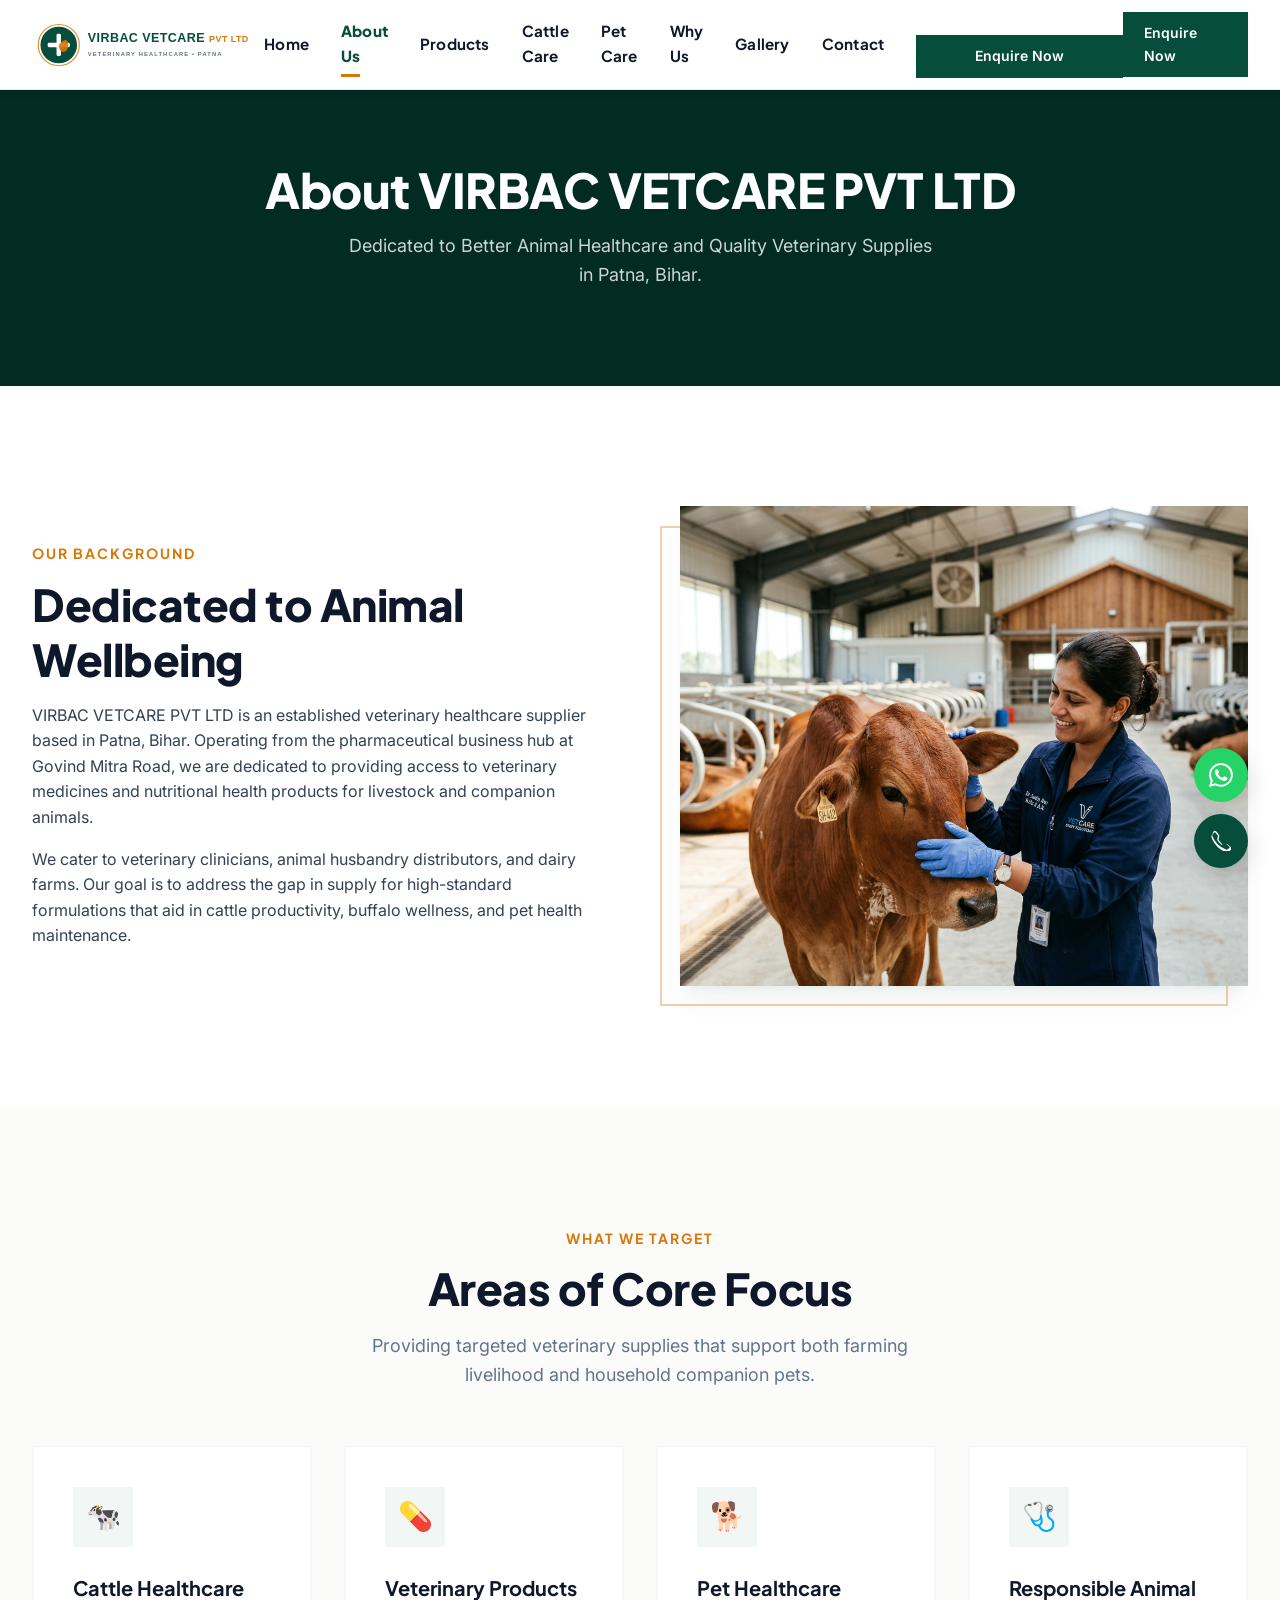
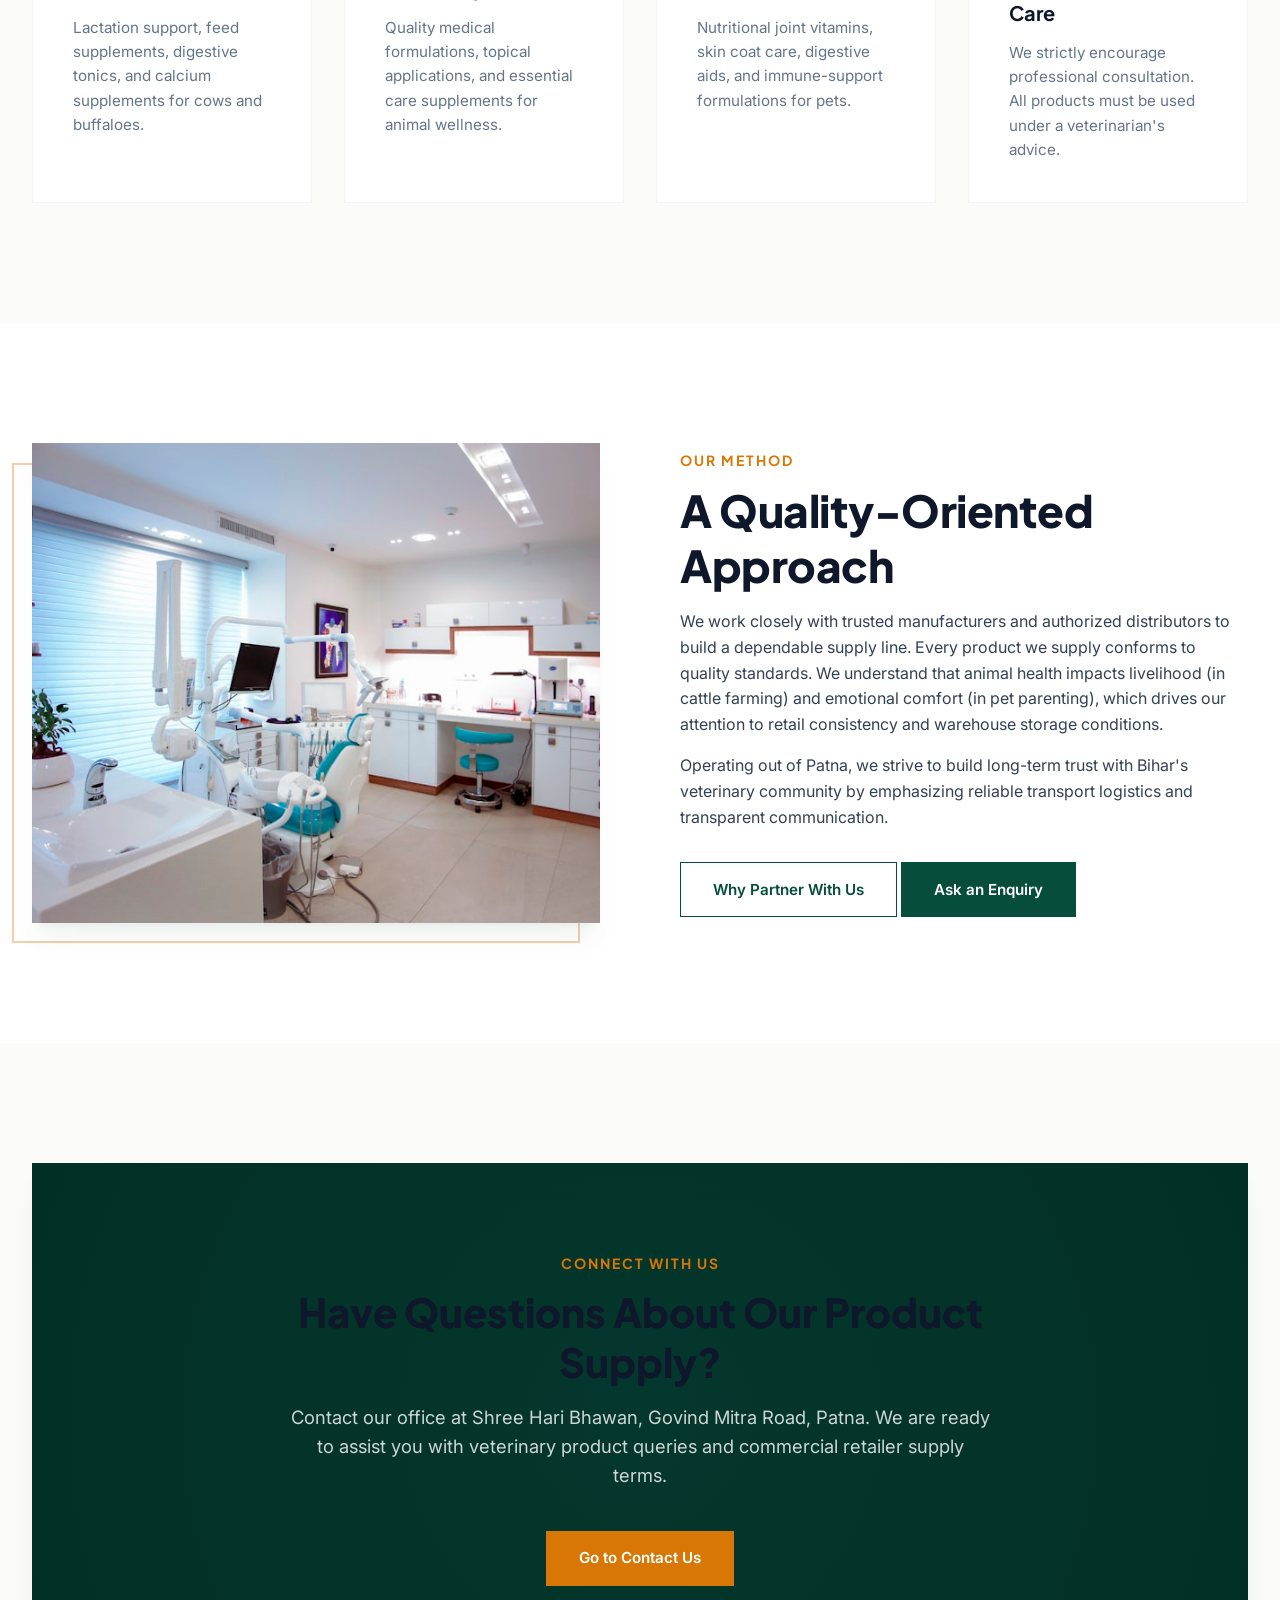
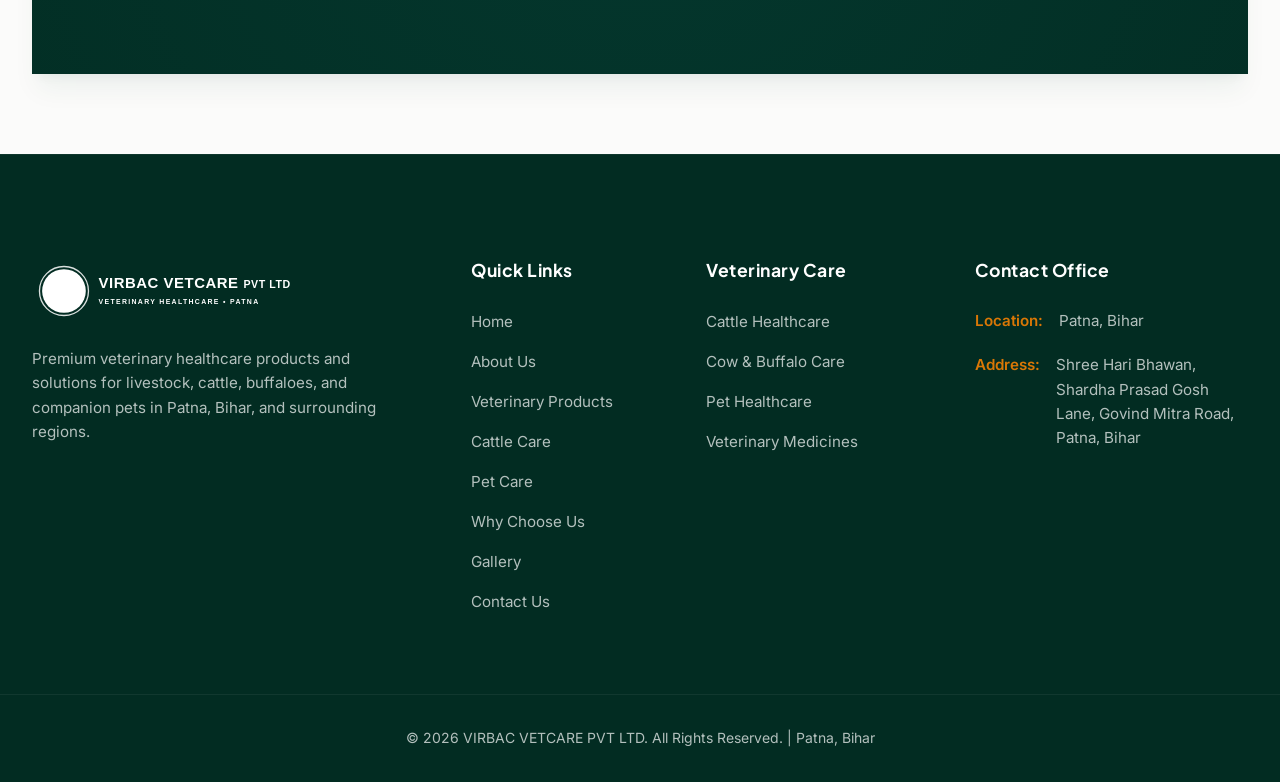
==== about.html @ 8862adb6 "Initial commit: Premium Veterinary Healthcare Corporate Website for VIRBAC VETCARE PVT LTD" ====
<!DOCTYPE html>
<html lang="en">
<head>
  <meta charset="UTF-8">
  <meta name="viewport" content="width=device-width, initial-scale=1.0">
  <title>About Us | Virbac Vetcare Pvt Ltd | Veterinary Supply Patna</title>
  <meta name="description" content="Learn about VIRBAC VETCARE PVT LTD, a premium supplier of veterinary medicines for cattle and pets based in Shree Hari Bhawan, Govind Mitra Road, Patna.">
  
  <!-- Open Graph -->
  <meta property="og:title" content="About Us | Virbac Vetcare Pvt Ltd Patna">
  <meta property="og:description" content="Dedicated to better animal healthcare in Bihar. Sourcing premium cattle and companion animal healthcare supplements.">
  <meta property="og:image" content="images/intro-about.jpg">
  <meta property="og:type" content="website">
  
  <!-- Stylesheets -->
  <link rel="stylesheet" href="css/style.css">
</head>
<body>

  <!-- ==========================================
       HEADER
       ========================================== -->
  <header class="header">
    <div class="container">
      <div class="logo-container">
        <a href="index.html" class="logo-link">
          <img src="images/logo.svg" alt="VIRBAC VETCARE PVT LTD Logo" class="logo-img">
        </a>
      </div>
      
      <nav>
        <ul class="nav-menu">
          <li><a href="index.html" class="nav-link">Home</a></li>
          <li><a href="about.html" class="nav-link active">About Us</a></li>
          <li><a href="products.html" class="nav-link">Products</a></li>
          <li><a href="cattle-care.html" class="nav-link">Cattle Care</a></li>
          <li><a href="pet-care.html" class="nav-link">Pet Care</a></li>
          <li><a href="why-us.html" class="nav-link">Why Us</a></li>
          <li><a href="gallery.html" class="nav-link">Gallery</a></li>
          <li><a href="contact.html" class="nav-link">Contact</a></li>
          <li class="mobile-cta" style="margin-top: 1.5rem; width: 100%;">
            <a href="#" class="btn btn-primary btn-sm" style="display: block; text-align: center;" data-enquire-now data-enquire-category="General Enquiry">Enquire Now</a>
          </li>
        </ul>
      </nav>
      
      <div class="header-actions">
        <a href="#" class="btn btn-primary btn-sm" data-enquire-now data-enquire-category="General Enquiry">Enquire Now</a>
        <button class="menu-toggle" aria-label="Toggle Navigation">
          <span></span>
          <span></span>
          <span></span>
        </button>
      </div>
    </div>
  </header>

  <!-- ==========================================
       PAGE HERO
       ========================================== -->
  <section class="page-hero">
    <div class="container">
      <h1 class="fade-up">About VIRBAC VETCARE PVT LTD</h1>
      <p class="fade-up delay-1">Dedicated to Better Animal Healthcare and Quality Veterinary Supplies in Patna, Bihar.</p>
    </div>
  </section>

  <!-- ==========================================
       WHO WE ARE SECTION
       ========================================== -->
  <section class="section">
    <div class="container">
      <div class="split-section">
        <div class="split-content fade-up">
          <span class="tagline">Our Background</span>
          <h2 class="section-title">Dedicated to Animal Wellbeing</h2>
          <p>VIRBAC VETCARE PVT LTD is an established veterinary healthcare supplier based in Patna, Bihar. Operating from the pharmaceutical business hub at Govind Mitra Road, we are dedicated to providing access to veterinary medicines and nutritional health products for livestock and companion animals.</p>
          <p style="margin-top: 1rem;">We cater to veterinary clinicians, animal husbandry distributors, and dairy farms. Our goal is to address the gap in supply for high-standard formulations that aid in cattle productivity, buffalo wellness, and pet health maintenance.</p>
        </div>
        <div class="split-img-wrapper fade-up delay-1">
          <div class="split-img">
            <img src="images/intro-about.jpg" alt="Veterinarian examining cattle on modern dairy farm">
          </div>
        </div>
      </div>
    </div>
  </section>

  <!-- ==========================================
       OUR FOCUS CARDS
       ========================================== -->
  <section class="section bg-soft">
    <div class="container">
      <div class="text-center fade-up">
        <span class="tagline">What We Target</span>
        <h2 class="section-title center">Areas of Core Focus</h2>
        <p class="section-subtitle center">Providing targeted veterinary supplies that support both farming livelihood and household companion pets.</p>
      </div>
      
      <div class="grid grid-4 fade-up delay-1">
        <!-- Focus 1 -->
        <div class="card">
          <div class="card-icon">🐄</div>
          <h3 class="card-title">Cattle Healthcare</h3>
          <p class="card-text">Lactation support, feed supplements, digestive tonics, and calcium supplements for cows and buffaloes.</p>
        </div>
        
        <!-- Focus 2 -->
        <div class="card">
          <div class="card-icon">💊</div>
          <h3 class="card-title">Veterinary Products</h3>
          <p class="card-text">Quality medical formulations, topical applications, and essential care supplements for animal wellness.</p>
        </div>
        
        <!-- Focus 3 -->
        <div class="card">
          <div class="card-icon">🐕</div>
          <h3 class="card-title">Pet Healthcare</h3>
          <p class="card-text">Nutritional joint vitamins, skin coat care, digestive aids, and immune-support formulations for pets.</p>
        </div>
        
        <!-- Focus 4 -->
        <div class="card">
          <div class="card-icon">🩺</div>
          <h3 class="card-title">Responsible Animal Care</h3>
          <p class="card-text">We strictly encourage professional consultation. All products must be used under a veterinarian's advice.</p>
        </div>
      </div>
    </div>
  </section>

  <!-- ==========================================
       OUR APPROACH SECTION
       ========================================== -->
  <section class="section">
    <div class="container">
      <div class="split-section reverse">
        <div class="split-img-wrapper fade-up">
          <div class="split-img">
            <img src="images/gallery-vet.jpg" alt="Veterinarian examining animals with clinic team">
          </div>
        </div>
        <div class="split-content fade-up delay-1">
          <span class="tagline">Our Method</span>
          <h2 class="section-title">A Quality-Oriented Approach</h2>
          <p>We work closely with trusted manufacturers and authorized distributors to build a dependable supply line. Every product we supply conforms to quality standards. We understand that animal health impacts livelihood (in cattle farming) and emotional comfort (in pet parenting), which drives our attention to retail consistency and warehouse storage conditions.</p>
          <p style="margin-top: 1rem;">Operating out of Patna, we strive to build long-term trust with Bihar's veterinary community by emphasizing reliable transport logistics and transparent communication.</p>
          <div style="margin-top: 2rem;">
            <a href="why-us.html" class="btn btn-outline">Why Partner With Us</a>
            <a href="#" class="btn btn-primary" data-enquire-now data-enquire-category="Veterinary Products">Ask an Enquiry</a>
          </div>
        </div>
      </div>
    </div>
  </section>

  <!-- ==========================================
       CTA BANNER SECTION
       ========================================== -->
  <section class="section bg-soft" style="padding-bottom: 5rem;">
    <div class="container">
      <div class="cta-banner fade-up">
        <div class="cta-banner-content">
          <span class="tagline" style="color: var(--accent);">Connect With Us</span>
          <h2>Have Questions About Our Product Supply?</h2>
          <p>Contact our office at Shree Hari Bhawan, Govind Mitra Road, Patna. We are ready to assist you with veterinary product queries and commercial retailer supply terms.</p>
          <a href="contact.html" class="btn btn-accent">Go to Contact Us</a>
        </div>
      </div>
    </div>
  </section>

  <!-- ==========================================
       FOOTER
       ========================================== -->
  <footer class="footer">
    <div class="container">
      <div class="footer-top">
        <div class="footer-brand">
          <a href="index.html" class="logo-link">
            <img src="images/logo.svg" alt="VIRBAC VETCARE PVT LTD Logo" class="logo-img">
          </a>
          <p>Premium veterinary healthcare products and solutions for livestock, cattle, buffaloes, and companion pets in Patna, Bihar, and surrounding regions.</p>
        </div>
        
        <div>
          <h4 class="footer-title">Quick Links</h4>
          <ul class="footer-links">
            <li><a href="index.html">Home</a></li>
            <li><a href="about.html">About Us</a></li>
            <li><a href="products.html">Veterinary Products</a></li>
            <li><a href="cattle-care.html">Cattle Care</a></li>
            <li><a href="pet-care.html">Pet Care</a></li>
            <li><a href="why-us.html">Why Choose Us</a></li>
            <li><a href="gallery.html">Gallery</a></li>
            <li><a href="contact.html">Contact Us</a></li>
          </ul>
        </div>
        
        <div>
          <h4 class="footer-title">Veterinary Care</h4>
          <ul class="footer-links">
            <li><a href="cattle-care.html">Cattle Healthcare</a></li>
            <li><a href="cattle-care.html">Cow & Buffalo Care</a></li>
            <li><a href="pet-care.html">Pet Healthcare</a></li>
            <li><a href="products.html">Veterinary Medicines</a></li>
          </ul>
        </div>
        
        <div>
          <h4 class="footer-title">Contact Office</h4>
          <ul class="footer-contact-info">
            <li>
              <span>Location:</span>
              <span>Patna, Bihar</span>
            </li>
            <li>
              <span>Address:</span>
              <span>Shree Hari Bhawan, Shardha Prasad Gosh Lane, Govind Mitra Road, Patna, Bihar</span>
            </li>
          </ul>
        </div>
      </div>
    </div>
    
    <div class="footer-bottom">
      <div class="container">
        <p>&copy; 2026 VIRBAC VETCARE PVT LTD. All Rights Reserved. | Patna, Bihar</p>
      </div>
    </div>
  </footer>

  <!-- ==========================================
       ENQUIRY MODAL
       ========================================== -->
  <div class="modal" id="enquiryModal">
    <div class="modal-box">
      <div class="modal-header">
        <h3>Product Enquiry</h3>
        <button class="modal-close" aria-label="Close modal">&times;</button>
      </div>
      <div class="modal-body">
        <form class="validate-form">
          <div class="alert alert-success"></div>
          <div class="alert alert-error"></div>
          
          <div class="form-group">
            <label for="modalName">Full Name *</label>
            <input type="text" id="modalName" name="name" class="form-input" placeholder="Your name" required>
          </div>
          
          <div class="form-group">
            <label for="modalPhone">Mobile Number *</label>
            <input type="tel" id="modalPhone" name="phone" class="form-input" placeholder="10-digit mobile number" required>
          </div>
          
          <div class="form-group">
            <label for="modalEmail">Email Address (Optional)</label>
            <input type="email" id="modalEmail" name="email" class="form-input" placeholder="yourname@example.com">
          </div>
          
          <div class="form-group">
            <label for="enquiryInterest">Interested In *</label>
            <select id="enquiryInterest" name="interest" class="form-input" required>
              <option value="General Enquiry">General Enquiry</option>
              <option value="Cattle Healthcare">Cattle Healthcare</option>
              <option value="Cow/Buffalo Medicines">Cow/Buffalo Medicines</option>
              <option value="Pet Healthcare">Pet Healthcare</option>
              <option value="Veterinary Products">Veterinary Products</option>
            </select>
          </div>
          
          <div class="form-group">
            <label for="modalMessage">Your Message *</label>
            <textarea id="modalMessage" name="message" class="form-input" placeholder="Describe your healthcare requirement..." required></textarea>
          </div>
          
          <button type="submit" class="btn btn-primary" style="width: 100%;">Send Enquiry</button>
        </form>
      </div>
    </div>
  </div>

  <!-- ==========================================
       FLOATING CALL & WHATSAPP BUTTONS
       ========================================== -->
  <div class="floating-actions">
    <!-- Replace 91XXXXXXXXXX with your actual WhatsApp business number -->
    <a href="https://wa.me/91XXXXXXXXXX?text=Hi%20Virbac%20Vetcare,%20I%20have%20an%20enquiry%20regarding%20veterinary%20medicines." class="floating-btn floating-whatsapp" target="_blank" rel="noopener" aria-label="Chat on WhatsApp">
      <svg xmlns="http://www.w3.org/2000/svg" width="24" height="24" fill="currentColor" viewBox="0 0 16 16">
        <path d="M13.601 2.326A7.854 7.854 0 0 0 7.994 0C3.627 0 .068 3.558.064 7.926c0 1.399.366 2.76 1.057 3.965L0 16l4.204-1.102a7.933 7.933 0 0 0 3.79.907h.004c4.368 0 7.926-3.559 7.93-7.93a7.897 7.897 0 0 0-2.327-5.615zM7.994 14.52a6.573 6.573 0 0 1-3.356-.92l-.24-.144-2.494.654.666-2.433-.156-.251a6.56 6.56 0 0 1-1.007-3.505c0-3.626 2.957-6.584 6.591-6.584a6.56 6.56 0 0 1 4.66 1.931 6.557 6.557 0 0 1 1.928 4.66c-.004 3.639-2.961 6.592-6.592 6.592zm3.69-4.98c-.202-.1-1.194-.59-1.371-.652-.177-.062-.307-.094-.437.094-.13.188-.507.637-.621.766-.113.128-.227.144-.43.042-.202-.1-.853-.314-1.624-.997-.6-.537-1.005-1.2-1.123-1.401-.118-.202-.012-.311.089-.41.09-.09.202-.237.302-.354.101-.118.134-.2.202-.338.069-.138.035-.259-.018-.362-.052-.1-.437-1.05-.598-1.44-.158-.387-.333-.335-.458-.335h-.391c-.138 0-.362.052-.551.259-.19.207-.724.707-.724 1.725 0 1.018.74 2.002.842 2.14.102.137 1.454 2.22 3.52 3.109.492.212.875.339 1.173.433.494.157.943.135 1.298.082.395-.058 1.194-.488 1.362-1.06.168-.572.168-1.063.118-1.163-.05-.1-.188-.152-.39-.253z"/>
      </svg>
    </a>
    <!-- Replace +910000000000 with your actual business phone number -->
    <a href="tel:+910000000000" class="floating-btn floating-call" aria-label="Call Us">
      <svg xmlns="http://www.w3.org/2000/svg" width="20" height="20" fill="currentColor" viewBox="0 0 16 16">
        <path d="M3.654 1.328a.678.678 0 0 0-1.015-.063L1.605 2.3c-.483.484-.661 1.169-.45 1.77a17.568 17.568 0 0 0 4.168 6.608 17.569 17.569 0 0 0 6.608 4.168c.601.211 1.286.033 1.77-.45l1.034-1.034a.678.678 0 0 0-.063-1.015l-2.307-1.794a.678.678 0 0 0-.58-.122l-2.19.547a1.745 1.745 0 0 1-1.657-.459L5.482 8.062a1.745 1.745 0 0 1-.46-1.657l.548-2.19a.678.678 0 0 0-.122-.58L3.654 1.328zM1.884.511a1.745 1.745 0 0 1 2.612.163L6.29 2.98c.329.423.445.974.315 1.494l-.547 2.19a.678.678 0 0 0 .06.459L9.205 10.9a.678.678 0 0 0 .46.06l2.19-.547a1.745 1.745 0 0 1 1.494.315l2.306 1.794c.829.645.905 1.87.163 2.611l-1.034 1.034c-.74.74-1.846 1.065-2.877.702a18.634 18.634 0 0 1-7.01-4.42 18.634 18.634 0 0 1-4.42-7.009c-.362-1.03-.037-2.137.703-2.877L1.885.511z"/>
      </svg>
    </a>
  </div>

  <!-- Scripts -->
  <script src="js/main.js"></script>
</body>
</html>
---- css/style.css ----
@import url('https://fonts.googleapis.com/css2?family=Inter:wght@300;400;500;600;700&family=Plus+Jakarta+Sans:wght@400;500;600;700;800&display=swap');

/* ==========================================
   DESIGN SYSTEM VARIABLES
   ========================================== */
:root {
  --primary: #064e3b;        /* Deep Emerald Green */
  --primary-light: #0f766e;  /* Teal-ish accent */
  --primary-dark: #022c22;   /* Deep Forest */
  --primary-rgb: 6, 78, 59;
  
  --accent: #d97706;         /* Warm Gold/Amber */
  --accent-hover: #b45309;
  --accent-rgb: 217, 119, 6;
  
  --text-dark: #0f172a;      /* Slate 900 */
  --text-body: #334155;      /* Slate 700 */
  --text-muted: #64748b;     /* Slate 500 */
  --text-light: #ffffff;
  
  --bg-pure: #ffffff;
  --bg-soft: #fbfbfa;        /* Premium warm neutral */
  --bg-dark: #022c22;        /* Dark forest bg for CTA/Footer */
  --bg-card: #ffffff;
  
  --border-color: #f1f5f9;   /* Slate 100 */
  --border-rich: #e2e8f0;    /* Slate 200 */
  
  --font-heading: 'Plus Jakarta Sans', -apple-system, sans-serif;
  --font-body: 'Inter', -apple-system, sans-serif;
  
  --max-width: 1280px;
  --header-height: 90px;
  --header-shrink-height: 70px;
  
  --shadow-sm: 0 1px 3px 0 rgba(0, 0, 0, 0.05);
  --shadow-md: 0 10px 15px -3px rgba(6, 78, 59, 0.04), 0 4px 6px -4px rgba(6, 78, 59, 0.04);
  --shadow-lg: 0 20px 25px -5px rgba(6, 78, 59, 0.06), 0 8px 10px -6px rgba(6, 78, 59, 0.06);
  --shadow-premium: 0 30px 60px -15px rgba(0, 0, 0, 0.08);
  
  --transition-smooth: all 0.5s cubic-bezier(0.16, 1, 0.3, 1);
  --transition-fast: all 0.2s ease;
}

/* ==========================================
   RESET & BASE STYLES
   ========================================== */
*, *::before, *::after {
  box-sizing: border-box;
  margin: 0;
  padding: 0;
}

html {
  scroll-behavior: smooth;
  -webkit-text-size-adjust: 100%;
}

body {
  font-family: var(--font-body);
  color: var(--text-body);
  background-color: var(--bg-pure);
  line-height: 1.6;
  font-weight: 400;
  overflow-x: hidden;
  -webkit-font-smoothing: antialiased;
}

h1, h2, h3, h4, h5, h6 {
  font-family: var(--font-heading);
  color: var(--text-dark);
  font-weight: 700;
  line-height: 1.25;
}

a {
  text-decoration: none;
  color: inherit;
  transition: var(--transition-fast);
}

img {
  max-width: 100%;
  height: auto;
  display: block;
}

button, input, select, textarea {
  font-family: inherit;
  font-size: inherit;
  outline: none;
}

/* ==========================================
   REUSABLE UTILITIES & LAYOUTS
   ========================================== */
.container {
  width: 100%;
  max-width: var(--max-width);
  margin: 0 auto;
  padding: 0 2rem;
}

@media (max-width: 768px) {
  .container {
    padding: 0 1.25rem;
  }
}

.section {
  padding: 7.5rem 0;
}

@media (max-width: 768px) {
  .section {
    padding: 4.5rem 0;
  }
}

.bg-soft {
  background-color: var(--bg-soft);
}

.bg-dark {
  background-color: var(--bg-dark);
  color: var(--text-light);
}

.bg-dark h2, .bg-dark h3, .bg-dark h4 {
  color: var(--text-light);
}

.text-center {
  text-align: center;
}

.text-accent {
  color: var(--accent);
}

.tagline {
  font-family: var(--font-heading);
  font-size: 0.875rem;
  font-weight: 700;
  text-transform: uppercase;
  letter-spacing: 2px;
  color: var(--accent);
  margin-bottom: 0.75rem;
  display: inline-block;
}

.section-title {
  font-size: 2.75rem;
  font-weight: 800;
  letter-spacing: -0.5px;
  margin-bottom: 1rem;
  max-width: 700px;
}

.section-title.center {
  margin-left: auto;
  margin-right: auto;
}

@media (max-width: 768px) {
  .section-title {
    font-size: 2rem;
  }
}

.section-subtitle {
  font-size: 1.125rem;
  color: var(--text-muted);
  max-width: 600px;
  margin-bottom: 3.5rem;
}

.section-subtitle.center {
  margin-left: auto;
  margin-right: auto;
}

/* Grid helper */
.grid {
  display: grid;
  gap: 2rem;
}

.grid-2 { grid-template-columns: repeat(2, 1fr); }
.grid-3 { grid-template-columns: repeat(3, 1fr); }
.grid-4 { grid-template-columns: repeat(4, 1fr); }

@media (max-width: 1024px) {
  .grid-4 { grid-template-columns: repeat(2, 1fr); }
  .grid-3 { grid-template-columns: repeat(2, 1fr); }
}

@media (max-width: 640px) {
  .grid-2, .grid-3, .grid-4 {
    grid-template-columns: 1fr;
    gap: 1.5rem;
  }
}

/* ==========================================
   BUTTONS & LINKS
   ========================================== */
.btn {
  display: inline-flex;
  align-items: center;
  justify-content: center;
  padding: 0.9rem 2rem;
  border-radius: var(--border-radius-sm);
  font-weight: 600;
  font-size: 0.95rem;
  cursor: pointer;
  transition: var(--transition-smooth);
  border: 1px solid transparent;
  gap: 0.5rem;
}

.btn-primary {
  background-color: var(--primary);
  color: var(--text-light);
}

.btn-primary:hover {
  background-color: var(--primary-dark);
  transform: translateY(-2px);
  box-shadow: 0 10px 20px -5px rgba(6, 78, 59, 0.2);
}

.btn-accent {
  background-color: var(--accent);
  color: var(--text-light);
}

.btn-accent:hover {
  background-color: var(--accent-hover);
  transform: translateY(-2px);
  box-shadow: 0 10px 20px -5px rgba(217, 119, 6, 0.2);
}

.btn-outline {
  border-color: var(--primary);
  color: var(--primary);
  background-color: transparent;
}

.btn-outline:hover {
  background-color: var(--primary);
  color: var(--text-light);
  transform: translateY(-2px);
}

.btn-outline-white {
  border-color: rgba(255, 255, 255, 0.3);
  color: var(--text-light);
  background-color: transparent;
}

.btn-outline-white:hover {
  border-color: var(--text-light);
  background-color: var(--text-light);
  color: var(--primary-dark);
  transform: translateY(-2px);
}

.btn-sm {
  padding: 0.6rem 1.25rem;
  font-size: 0.875rem;
}

/* ==========================================
   STICKY HEADER
   ========================================== */
.header {
  position: fixed;
  top: 0;
  left: 0;
  width: 100%;
  height: var(--header-height);
  background-color: #ffffff; /* Solid opaque white background */
  border-bottom: 1px solid var(--border-rich); /* Crisp bottom border */
  z-index: 1010; /* Stack above backdrop overlay (z-index 1000) */
  transition: var(--transition-smooth);
  box-shadow: 0 2px 10px rgba(0, 0, 0, 0.05); /* Solid shadow */
}

.header.shrink {
  height: var(--header-shrink-height);
  box-shadow: 0 4px 15px rgba(2, 44, 34, 0.08); /* Opaque shadow on scroll */
  background-color: #ffffff;
}

.header .container {
  height: 100%;
  display: flex;
  align-items: center;
  justify-content: space-between;
}

/* Logo brand mark */
.logo-container {
  display: flex;
  align-items: center;
  height: 100%;
}

.logo-link {
  display: flex;
  align-items: center;
  height: 56px; /* Increased from 48px to 56px for higher visibility and premium feel */
}

.logo-img {
  height: 100%;
  width: auto;
}

/* Navigation Menu */
.nav-menu {
  display: flex;
  align-items: center;
  gap: 2rem;
  list-style: none;
}

.nav-link {
  font-family: var(--font-heading);
  font-size: 0.95rem; /* Larger font size */
  font-weight: 700; /* Bold readable lettering */
  color: var(--text-dark); /* Crisp dark charcoal */
  position: relative;
  padding: 0.5rem 0;
  letter-spacing: 0.2px;
  opacity: 1 !important;
  filter: none !important;
}

.nav-link::after {
  content: '';
  position: absolute;
  bottom: -4px; /* Lower position to clear text bounding box */
  left: 0;
  width: 0;
  height: 3px; /* 3px thick for high visibility */
  background-color: var(--accent);
  transition: var(--transition-fast);
}

.nav-link:hover {
  color: var(--primary); /* Deep emerald green */
}

.nav-link:hover::after,
.nav-link.active::after {
  width: 100%;
}

.nav-link.active {
  color: var(--primary);
  font-weight: 800; /* Extra bold highlight for active page */
}

/* Action group on header */
.header-actions {
  display: flex;
  align-items: center;
  gap: 1.5rem;
}

/* Hamburger mobile button */
.menu-toggle {
  display: none;
  background: none;
  border: none;
  cursor: pointer;
  width: 30px;
  height: 24px;
  position: relative;
  z-index: 1002;
}

.menu-toggle span {
  display: block;
  position: absolute;
  height: 2.5px;
  width: 100%;
  background-color: var(--primary);
  border-radius: 9px;
  opacity: 1;
  left: 0;
  transform: rotate(0deg);
  transition: var(--transition-fast);
}

.menu-toggle span:nth-child(1) { top: 0; }
.menu-toggle span:nth-child(2) { top: 10px; }
.menu-toggle span:nth-child(3) { top: 20px; }

.menu-toggle.open span:nth-child(1) {
  top: 10px;
  transform: rotate(135deg);
}

.menu-toggle.open span:nth-child(2) {
  opacity: 0;
  left: -60px;
}

.menu-toggle.open span:nth-child(3) {
  top: 10px;
  transform: rotate(-135deg);
}

/* Mobile Nav Drawer overlay */
@media (max-width: 1024px) {
  .nav-menu {
    position: fixed;
    top: 0;
    right: 0;
    width: 320px;
    height: 100vh;
    background-color: var(--bg-pure);
    box-shadow: var(--shadow-premium);
    flex-direction: column;
    align-items: flex-start;
    padding: 8rem 2.5rem 3rem 2.5rem;
    gap: 1.75rem;
    transform: translateX(100%);
    transition: var(--transition-smooth);
    z-index: 1001;
  }
  
  .nav-menu.open {
    transform: translateX(0);
  }
  
  .header-actions .btn {
    display: none; /* Let's hide navbar CTA on desktop, but make it visible in side drawer or keep it accessible */
  }
  
  .menu-toggle {
    display: block;
  }
}

/* ==========================================
   HERO SECTIONS
   ========================================== */
.hero {
  position: relative;
  background-color: var(--primary-dark);
  padding: 12rem 0 8.5rem 0;
  display: flex;
  align-items: center;
  min-height: 90vh;
  overflow: hidden;
}

.hero-bg {
  position: absolute;
  top: 0;
  left: 0;
  width: 100%;
  height: 100%;
  z-index: 1;
}

.hero-bg img {
  width: 100%;
  height: 100%;
  object-fit: cover;
  object-position: center;
}

.hero-overlay {
  position: absolute;
  top: 0;
  left: 0;
  width: 100%;
  height: 100%;
  background: linear-gradient(135deg, rgba(2, 44, 34, 0.92) 0%, rgba(2, 44, 34, 0.7) 50%, rgba(2, 44, 34, 0.4) 100%);
  z-index: 2;
}

.hero .container {
  position: relative;
  z-index: 3;
}

.hero-content {
  max-width: 680px;
}

.hero-title {
  font-size: 3.75rem;
  font-weight: 800;
  color: var(--text-light);
  line-height: 1.15;
  letter-spacing: -1px;
  margin-bottom: 1.5rem;
}

@media (max-width: 768px) {
  .hero-title {
    font-size: 2.5rem;
  }
}

.hero-subtitle {
  font-size: 1.25rem;
  color: rgba(255, 255, 255, 0.85);
  margin-bottom: 2.5rem;
  font-weight: 400;
  line-height: 1.6;
}

.hero-ctas {
  display: flex;
  gap: 1rem;
  margin-bottom: 3.5rem;
}

@media (max-width: 480px) {
  .hero-ctas {
    flex-direction: column;
    gap: 0.75rem;
  }
}

.hero-trust-indicators {
  display: flex;
  align-items: center;
  gap: 1.5rem;
  color: rgba(255, 255, 255, 0.7);
  font-size: 0.875rem;
  font-weight: 600;
  letter-spacing: 1.5px;
  text-transform: uppercase;
}

.hero-trust-indicators span {
  display: flex;
  align-items: center;
  gap: 0.5rem;
}

.hero-trust-indicators span::before {
  content: '•';
  color: var(--accent);
  font-size: 1.25rem;
}

.hero-trust-indicators span:first-child::before {
  display: none;
}

/* Page inner hero section */
.page-hero {
  position: relative;
  background-color: var(--primary-dark);
  padding: 10rem 0 6rem 0;
  text-align: center;
  color: var(--text-light);
}

.page-hero h1 {
  font-size: 3rem;
  font-weight: 800;
  color: var(--text-light);
  margin-bottom: 0.75rem;
  letter-spacing: -0.5px;
}

.page-hero p {
  font-size: 1.125rem;
  color: rgba(255, 255, 255, 0.8);
  max-width: 600px;
  margin: 0 auto;
}

@media (max-width: 768px) {
  .page-hero h1 {
    font-size: 2.25rem;
  }
}

/* ==========================================
   CARDS & GRID BLOCKS
   ========================================== */
.card {
  background-color: var(--bg-card);
  border: 1px solid var(--border-color);
  border-radius: var(--border-radius-md);
  padding: 2.5rem;
  transition: var(--transition-smooth);
  position: relative;
  overflow: hidden;
}

.card:hover {
  transform: translateY(-8px);
  box-shadow: var(--shadow-lg);
  border-color: rgba(6, 78, 59, 0.1);
}

.card-icon {
  width: 60px;
  height: 60px;
  border-radius: var(--border-radius-sm);
  background-color: rgba(6, 78, 59, 0.05);
  display: flex;
  align-items: center;
  justify-content: center;
  margin-bottom: 1.75rem;
  color: var(--primary);
  font-size: 1.75rem;
  transition: var(--transition-fast);
}

.card:hover .card-icon {
  background-color: var(--primary);
  color: var(--text-light);
}

.card-title {
  font-size: 1.25rem;
  font-weight: 700;
  margin-bottom: 1rem;
}

.card-text {
  font-size: 0.95rem;
  color: var(--text-muted);
}

/* Visual Product Category Card with Image */
.category-card {
  background-color: var(--bg-card);
  border-radius: var(--border-radius-md);
  border: 1px solid var(--border-color);
  overflow: hidden;
  transition: var(--transition-smooth);
  display: flex;
  flex-direction: column;
}

.category-card:hover {
  transform: translateY(-8px);
  box-shadow: var(--shadow-lg);
  border-color: rgba(6, 78, 59, 0.1);
}

.category-img {
  width: 100%;
  height: 240px;
  overflow: hidden;
  position: relative;
}

.category-img img {
  width: 100%;
  height: 100%;
  object-fit: cover;
  transition: transform 0.6s ease;
}

.category-card:hover .category-img img {
  transform: scale(1.08);
}

.category-info {
  padding: 2rem;
  flex-grow: 1;
  display: flex;
  flex-direction: column;
}

.category-info h3 {
  font-size: 1.35rem;
  font-weight: 700;
  margin-bottom: 0.75rem;
}

.category-info p {
  font-size: 0.95rem;
  color: var(--text-muted);
  margin-bottom: 1.5rem;
  flex-grow: 1;
}

/* ==========================================
   SPLIT SECTIONS (IMAGE & CONTENT)
   ========================================== */
.split-section {
  display: flex;
  align-items: center;
  gap: 5rem;
}

.split-section > * {
  width: 50%;
}

@media (max-width: 1024px) {
  .split-section {
    flex-direction: column;
    gap: 3rem;
  }
  
  .split-section > * {
    width: 100%;
  }
  
  .split-section.reverse {
    flex-direction: column-reverse;
  }
}

.split-img-wrapper {
  position: relative;
}

.split-img-wrapper::before {
  content: '';
  position: absolute;
  top: 20px;
  left: -20px;
  width: 100%;
  height: 100%;
  border: 2px solid var(--accent);
  border-radius: var(--border-radius-md);
  z-index: 1;
  opacity: 0.35;
  transition: var(--transition-smooth);
}

.split-section:hover .split-img-wrapper::before {
  transform: translate(-10px, 10px);
}

.split-img {
  width: 100%;
  height: 480px;
  border-radius: var(--border-radius-md);
  overflow: hidden;
  position: relative;
  z-index: 2;
  box-shadow: var(--shadow-lg);
}

.split-img img {
  width: 100%;
  height: 100%;
  object-fit: cover;
}

@media (max-width: 640px) {
  .split-img {
    height: 320px;
  }
}

.split-content {
  display: flex;
  flex-direction: column;
  justify-content: center;
}

.split-list {
  list-style: none;
  margin: 1.75rem 0 2.5rem 0;
  display: grid;
  gap: 1rem;
}

.split-list li {
  font-size: 1rem;
  font-weight: 500;
  display: flex;
  align-items: center;
  gap: 0.75rem;
}

.split-list li::before {
  content: '✓';
  color: var(--accent);
  font-weight: 800;
  width: 24px;
  height: 24px;
  border-radius: 50%;
  background-color: rgba(217, 119, 6, 0.1);
  display: inline-flex;
  align-items: center;
  justify-content: center;
  font-size: 0.75rem;
}

/* ==========================================
   PRODUCT CATALOG SPECIFICS
   ========================================== */
.product-grid {
  display: grid;
  grid-template-columns: repeat(auto-fill, minmax(320px, 1fr));
  gap: 2.5rem;
}

.product-card {
  background-color: var(--bg-card);
  border-radius: var(--border-radius-md);
  border: 1px solid var(--border-color);
  overflow: hidden;
  transition: var(--transition-smooth);
  display: flex;
  flex-direction: column;
}

.product-card:hover {
  transform: translateY(-6px);
  box-shadow: var(--shadow-lg);
  border-color: rgba(6, 78, 59, 0.1);
}

.product-img-box {
  width: 100%;
  height: 260px;
  background-color: var(--bg-soft);
  display: flex;
  align-items: center;
  justify-content: center;
  overflow: hidden;
  padding: 1.5rem;
  border-bottom: 1px solid var(--border-color);
}

.product-img-box img {
  max-width: 100%;
  max-height: 100%;
  object-fit: contain;
  transition: transform 0.5s ease;
}

.product-card:hover .product-img-box img {
  transform: scale(1.05);
}

.product-desc-box {
  padding: 2rem;
  flex-grow: 1;
  display: flex;
  flex-direction: column;
}

.product-tag {
  align-self: flex-start;
  font-size: 0.75rem;
  text-transform: uppercase;
  font-weight: 700;
  color: var(--primary);
  background-color: rgba(6, 78, 59, 0.06);
  padding: 0.35rem 0.75rem;
  border-radius: 30px;
  margin-bottom: 0.75rem;
  letter-spacing: 0.5px;
}

.product-tag.pet {
  color: var(--accent);
  background-color: rgba(217, 119, 6, 0.08);
}

.product-title {
  font-size: 1.25rem;
  font-weight: 700;
  margin-bottom: 0.75rem;
}

.product-details {
  font-size: 0.925rem;
  color: var(--text-muted);
  margin-bottom: 1.75rem;
  flex-grow: 1;
}

.product-cta-btn {
  width: 100%;
}

.disclaimer-block {
  margin-top: 5rem;
  padding: 2rem;
  border-radius: var(--border-radius-md);
  background-color: var(--bg-soft);
  border-left: 4px solid var(--primary-light);
  font-size: 0.95rem;
  color: var(--text-body);
}

/* ==========================================
   WHY CHOOSE US / TRUST SECTION
   ========================================== */
.why-us-grid {
  display: grid;
  grid-template-columns: repeat(3, 1fr);
  gap: 2.5rem;
}

@media (max-width: 1024px) {
  .why-us-grid {
    grid-template-columns: repeat(2, 1fr);
  }
}

@media (max-width: 640px) {
  .why-us-grid {
    grid-template-columns: 1fr;
    gap: 1.5rem;
  }
}

.why-card {
  background-color: var(--bg-card);
  padding: 2.5rem;
  border-radius: var(--border-radius-md);
  border: 1px solid var(--border-color);
  transition: var(--transition-smooth);
}

.why-card:hover {
  transform: translateY(-5px);
  box-shadow: var(--shadow-md);
  border-color: rgba(6, 78, 59, 0.08);
}

.why-number {
  font-family: var(--font-heading);
  font-size: 3.5rem;
  font-weight: 800;
  color: rgba(6, 78, 59, 0.08);
  line-height: 1;
  margin-bottom: 1.5rem;
  display: block;
  transition: var(--transition-fast);
}

.why-card:hover .why-number {
  color: rgba(217, 119, 6, 0.2);
}

/* ==========================================
   CALL TO ACTION SECTION
   ========================================== */
.cta-banner {
  border-radius: var(--border-radius-lg);
  padding: 5.5rem 4rem;
  text-align: center;
  background-color: var(--primary-dark);
  position: relative;
  overflow: hidden;
  box-shadow: var(--shadow-lg);
}

.cta-banner::before {
  content: '';
  position: absolute;
  top: -50%;
  left: -50%;
  width: 200%;
  height: 200%;
  background: radial-gradient(circle, rgba(15, 118, 110, 0.15) 0%, rgba(0,0,0,0) 70%);
  z-index: 1;
  pointer-events: none;
}

.cta-banner-content {
  position: relative;
  z-index: 2;
  max-width: 700px;
  margin: 0 auto;
}

.cta-banner h2 {
  font-size: 2.5rem;
  font-weight: 800;
  margin-bottom: 1rem;
}

.cta-banner p {
  font-size: 1.15rem;
  color: rgba(255, 255, 255, 0.8);
  margin-bottom: 2.5rem;
}

@media (max-width: 768px) {
  .cta-banner {
    padding: 3.5rem 2rem;
  }
  .cta-banner h2 {
    font-size: 1.85rem;
  }
}

/* ==========================================
   GALLERY PAGE (GRID & LIGHTBOX)
   ========================================== */
.gallery-grid {
  display: grid;
  grid-template-columns: repeat(auto-fill, minmax(340px, 1fr));
  gap: 1.75rem;
}

.gallery-item {
  border-radius: var(--border-radius-md);
  overflow: hidden;
  height: 280px;
  position: relative;
  cursor: pointer;
  box-shadow: var(--shadow-sm);
  border: 1px solid var(--border-color);
  transition: var(--transition-smooth);
}

.gallery-item img {
  width: 100%;
  height: 100%;
  object-fit: cover;
  object-position: center;
  transition: transform 0.6s cubic-bezier(0.16, 1, 0.3, 1);
}

.gallery-overlay {
  position: absolute;
  top: 0;
  left: 0;
  width: 100%;
  height: 100%;
  background: linear-gradient(180deg, rgba(2, 44, 34, 0) 40%, rgba(2, 44, 34, 0.85) 100%);
  opacity: 0;
  display: flex;
  flex-direction: column;
  justify-content: flex-end;
  padding: 2rem;
  transition: var(--transition-smooth);
  z-index: 2;
}

.gallery-caption {
  color: var(--text-light);
  transform: translateY(15px);
  transition: var(--transition-smooth);
}

.gallery-caption h4 {
  font-size: 1.125rem;
  font-weight: 700;
  margin-bottom: 0.25rem;
  color: var(--text-light);
}

.gallery-caption span {
  font-size: 0.85rem;
  color: rgba(255, 255, 255, 0.7);
  text-transform: uppercase;
  letter-spacing: 1px;
  font-weight: 600;
}

.gallery-item:hover {
  transform: translateY(-5px);
  box-shadow: var(--shadow-lg);
}

.gallery-item:hover img {
  transform: scale(1.08);
}

.gallery-item:hover .gallery-overlay {
  opacity: 1;
}

.gallery-item:hover .gallery-caption {
  transform: translateY(0);
}

/* Lightbox Modal CSS */
.lightbox {
  position: fixed;
  top: 0;
  left: 0;
  width: 100%;
  height: 100%;
  background-color: rgba(2, 44, 34, 0.98);
  z-index: 2000;
  display: flex;
  align-items: center;
  justify-content: center;
  opacity: 0;
  pointer-events: none;
  transition: opacity 0.4s ease;
}

.lightbox.open {
  opacity: 1;
  pointer-events: auto;
}

.lightbox-content {
  position: relative;
  max-width: 90vw;
  max-height: 80vh;
  display: flex;
  flex-direction: column;
  align-items: center;
}

.lightbox-img {
  max-width: 100%;
  max-height: 75vh;
  object-fit: contain;
  border-radius: 4px;
  box-shadow: 0 10px 50px rgba(0,0,0,0.5);
  transform: scale(0.95);
  transition: transform 0.4s cubic-bezier(0.16, 1, 0.3, 1);
}

.lightbox.open .lightbox-img {
  transform: scale(1);
}

.lightbox-caption {
  color: var(--text-light);
  margin-top: 1.5rem;
  font-family: var(--font-heading);
  font-size: 1.125rem;
  font-weight: 600;
  text-align: center;
}

.lightbox-close {
  position: absolute;
  top: -50px;
  right: 0;
  background: none;
  border: none;
  color: var(--text-light);
  font-size: 2.5rem;
  cursor: pointer;
  line-height: 1;
  transition: var(--transition-fast);
}

.lightbox-close:hover {
  color: var(--accent);
}

/* ==========================================
   CONTACT PAGE & FORMS
   ========================================== */
.contact-layout {
  display: flex;
  gap: 5rem;
}

.contact-layout > * {
  width: 50%;
}

@media (max-width: 1024px) {
  .contact-layout {
    flex-direction: column;
    gap: 4rem;
  }
  .contact-layout > * {
    width: 100%;
  }
}

.contact-info-list {
  display: grid;
  gap: 2.5rem;
}

.contact-info-item {
  display: flex;
  gap: 1.5rem;
}

.contact-info-icon {
  width: 50px;
  height: 50px;
  background-color: rgba(6, 78, 59, 0.05);
  color: var(--primary);
  border-radius: var(--border-radius-sm);
  display: flex;
  align-items: center;
  justify-content: center;
  font-size: 1.25rem;
  flex-shrink: 0;
}

.contact-info-detail h4 {
  font-size: 1.1rem;
  font-weight: 700;
  margin-bottom: 0.35rem;
}

.contact-info-detail p {
  color: var(--text-muted);
  font-size: 0.95rem;
}

.contact-form-card {
  background-color: var(--bg-card);
  border: 1px solid var(--border-color);
  box-shadow: var(--shadow-md);
  border-radius: var(--border-radius-md);
  padding: 3rem;
}

@media (max-width: 480px) {
  .contact-form-card {
    padding: 1.75rem;
  }
}

.form-group {
  margin-bottom: 1.5rem;
}

.form-group label {
  display: block;
  font-size: 0.875rem;
  font-weight: 600;
  color: var(--text-dark);
  margin-bottom: 0.5rem;
}

.form-input {
  width: 100%;
  padding: 0.9rem 1.25rem;
  border-radius: var(--border-radius-sm);
  border: 1px solid var(--border-rich);
  font-size: 0.95rem;
  color: var(--text-dark);
  background-color: var(--bg-pure);
  transition: var(--transition-fast);
}

.form-input:focus {
  border-color: var(--primary);
  box-shadow: 0 0 0 3px rgba(6, 78, 59, 0.08);
}

textarea.form-input {
  height: 130px;
  resize: vertical;
}

/* Map placeholder container */
.map-container {
  width: 100%;
  height: 400px;
  border-radius: var(--border-radius-md);
  overflow: hidden;
  border: 1px solid var(--border-color);
  margin-top: 4rem;
  position: relative;
}

.map-placeholder {
  width: 100%;
  height: 100%;
  background-color: #f1f3f4;
  display: flex;
  flex-direction: column;
  align-items: center;
  justify-content: center;
  padding: 2rem;
  text-align: center;
}

/* Success / Error alerts */
.alert {
  padding: 1rem 1.25rem;
  border-radius: var(--border-radius-sm);
  font-size: 0.95rem;
  font-weight: 500;
  margin-bottom: 1.5rem;
  display: none;
}

.alert-success {
  background-color: #ecfdf5;
  color: #065f46;
  border: 1px solid #a7f3d0;
}

.alert-error {
  background-color: #fef2f2;
  color: #991b1b;
  border: 1px solid #fca5a5;
}

/* ==========================================
   POPUP MODAL (ENQUIRE NOW)
   ========================================== */
.modal {
  position: fixed;
  top: 0;
  left: 0;
  width: 100%;
  height: 100%;
  background-color: rgba(2, 44, 34, 0.6);
  backdrop-filter: blur(4px);
  z-index: 1500;
  display: flex;
  align-items: center;
  justify-content: center;
  opacity: 0;
  pointer-events: none;
  transition: var(--transition-smooth);
}

.modal.open {
  opacity: 1;
  pointer-events: auto;
}

.modal-box {
  background-color: var(--bg-card);
  width: 100%;
  max-width: 580px;
  border-radius: var(--border-radius-md);
  box-shadow: var(--shadow-premium);
  position: relative;
  transform: translateY(30px);
  transition: var(--transition-smooth);
  border: 1px solid var(--border-color);
  overflow: hidden;
}

.modal.open .modal-box {
  transform: translateY(0);
}

.modal-header {
  padding: 2rem 2.5rem 1.5rem 2.5rem;
  border-bottom: 1px solid var(--border-color);
  display: flex;
  justify-content: space-between;
  align-items: center;
  background-color: var(--bg-soft);
}

.modal-header h3 {
  font-size: 1.5rem;
  font-weight: 800;
}

.modal-close {
  background: none;
  border: none;
  font-size: 1.75rem;
  cursor: pointer;
  color: var(--text-muted);
  line-height: 1;
  transition: var(--transition-fast);
}

.modal-close:hover {
  color: var(--text-dark);
}

.modal-body {
  padding: 2.5rem;
}

@media (max-width: 480px) {
  .modal-body {
    padding: 1.75rem;
  }
}

/* ==========================================
   FOOTER
   ========================================== */
.footer {
  background-color: var(--bg-dark);
  color: rgba(255, 255, 255, 0.7);
  padding: 6.5rem 0 0 0;
  border-top: 1px solid rgba(255, 255, 255, 0.05);
}

.footer-top {
  display: grid;
  grid-template-columns: 2.2fr 1fr 1.2fr 1.6fr;
  gap: 4rem;
  margin-bottom: 5rem;
}

@media (max-width: 1024px) {
  .footer-top {
    grid-template-columns: repeat(2, 1fr);
    gap: 3rem;
  }
}

@media (max-width: 640px) {
  .footer-top {
    grid-template-columns: 1fr;
    gap: 2.5rem;
  }
}

.footer-brand .logo-link {
  height: 64px; /* Increased from 52px to 64px for higher prominence in footer */
  margin-bottom: 1.5rem;
}

.footer-brand .logo-img {
  filter: brightness(0) invert(1);
}

.footer-brand p {
  font-size: 0.95rem;
  line-height: 1.6;
  margin-bottom: 1.5rem;
}

.footer-title {
  color: var(--text-light);
  font-size: 1.1rem;
  font-weight: 700;
  margin-bottom: 1.75rem;
  letter-spacing: 0.5px;
}

.footer-links {
  list-style: none;
  display: grid;
  gap: 0.9rem;
}

.footer-links a {
  font-size: 0.95rem;
  transition: var(--transition-fast);
}

.footer-links a:hover {
  color: var(--accent);
  padding-left: 4px;
}

.footer-contact-info {
  display: grid;
  gap: 1.25rem;
}

.footer-contact-info li {
  display: flex;
  gap: 1rem;
  font-size: 0.95rem;
}

.footer-contact-info li span:first-child {
  color: var(--accent);
  font-weight: 600;
}

.footer-bottom {
  border-top: 1px solid rgba(255, 255, 255, 0.06);
  padding: 2rem 0;
  font-size: 0.875rem;
  text-align: center;
}

/* ==========================================
   FLOATING ACTION BUTTONS
   ========================================== */
.floating-actions {
  position: fixed;
  bottom: 2rem;
  right: 2rem;
  display: flex;
  flex-direction: column;
  gap: 0.75rem;
  z-index: 999;
}

.floating-btn {
  width: 54px;
  height: 54px;
  border-radius: 50%;
  display: flex;
  align-items: center;
  justify-content: center;
  color: var(--text-light);
  box-shadow: 0 10px 25px rgba(0, 0, 0, 0.15);
  font-size: 1.5rem;
  transition: var(--transition-smooth);
}

.floating-btn:hover {
  transform: scale(1.1) translateY(-3px);
}

.floating-whatsapp {
  background-color: #25d366;
}

.floating-whatsapp:hover {
  box-shadow: 0 10px 25px rgba(37, 211, 102, 0.35);
}

.floating-call {
  background-color: var(--primary);
}

.floating-call:hover {
  box-shadow: 0 10px 25px rgba(6, 78, 59, 0.35);
}

@media (max-width: 768px) {
  .floating-actions {
    bottom: 1.25rem;
    right: 1.25rem;
  }
  .floating-btn {
    width: 48px;
    height: 48px;
    font-size: 1.25rem;
  }
}

/* ==========================================
   SCROLL REVEAL ANIMATIONS
   ========================================== */
.fade-up {
  opacity: 0;
  transform: translateY(30px);
  transition: opacity 0.8s cubic-bezier(0.16, 1, 0.3, 1), transform 0.8s cubic-bezier(0.16, 1, 0.3, 1);
}

.fade-up.visible {
  opacity: 1;
  transform: translateY(0);
}

.delay-1 { transition-delay: 0.1s; }
.delay-2 { transition-delay: 0.2s; }
.delay-3 { transition-delay: 0.3s; }
.delay-4 { transition-delay: 0.4s; }

/* ==========================================
   MOBILE, TABLET & ACCESSIBILITY OPTIMIZATIONS
   ========================================== */
.nav-overlay {
  position: fixed;
  top: 0;
  left: 0;
  width: 100vw;
  height: 100vh;
  background-color: rgba(2, 44, 34, 0.55); /* Solid semi-transparent backdrop */
  opacity: 0;
  pointer-events: none;
  z-index: 1000;
  transition: var(--transition-smooth);
}

.nav-overlay.open {
  opacity: 1;
  pointer-events: auto;
}

@keyframes pulse-btn {
  0% { box-shadow: 0 0 0 0 rgba(37, 211, 102, 0.45); }
  70% { box-shadow: 0 0 0 10px rgba(37, 211, 102, 0); }
  100% { box-shadow: 0 0 0 0 rgba(37, 211, 102, 0); }
}

.floating-whatsapp {
  animation: pulse-btn 2s infinite;
}

@media (max-width: 1024px) {
  /* Mobile drawer overrides for premium, high-contrast, large tap items */
  .nav-menu {
    background-color: #ffffff !important; /* Strictly solid, opaque white drawer */
    box-shadow: -10px 0 35px rgba(2, 44, 34, 0.15) !important;
    padding: 7.5rem 2rem 2.5rem 2rem !important;
    gap: 0 !important; /* Rely on vertical padding for target spacing */
  }
  
  .nav-menu li {
    width: 100% !important;
    border-bottom: 1px solid var(--border-color) !important;
  }
  
  .nav-menu li.mobile-cta {
    border-bottom: none !important;
    padding-top: 1.5rem !important;
  }
  
  .nav-link {
    display: block !important;
    width: 100% !important;
    padding: 1.1rem 0.75rem !important; /* Huge touchscreen tap target size */
    font-size: 1.05rem !important;
    font-weight: 700 !important;
    color: var(--text-dark) !important;
    transition: var(--transition-fast) !important;
    opacity: 1 !important;
    filter: none !important;
  }
  
  .nav-link.active {
    color: var(--primary) !important; /* Forest green highlighting for active link */
    background-color: var(--bg-soft) !important;
    font-weight: 800 !important;
  }
  
  .nav-link:hover {
    color: var(--primary) !important;
    background-color: var(--bg-soft) !important;
    padding-left: 1.25rem !important; /* Elegant touch interaction sliding effect */
  }
  
  .nav-link::after {
    display: none !important; /* Disable underline in mobile list drawer */
  }
  
  .split-img {
    height: 380px !important;
  }
}

@media (max-width: 768px) {
  /* Prevent iOS zoom on form inputs (16px threshold) */
  .form-input, select.form-input, textarea.form-input {
    font-size: 16px !important;
  }
  
  /* Ensure product grid cards don't overflow on 320px screens */
  .product-grid {
    grid-template-columns: repeat(auto-fill, minmax(280px, 1fr)) !important;
    gap: 1.5rem !important;
  }
  
  .split-img {
    height: 300px !important;
  }
  
  .section-title {
    font-size: 2.15rem !important;
  }
  
  .hero {
    padding: 8rem 0 4rem 0 !important;
    min-height: auto !important;
  }
  
  .footer-links {
    gap: 1.2rem !important; /* Substantial tap areas for footer links */
  }
}

@media (max-width: 640px) {
  .modal-box {
    width: 92% !important; /* Keep modal centered with 4% margins */
    max-height: 85vh !important; /* Prevent vertical clipping on short displays */
    overflow-y: auto !important;
  }
}

@media (max-width: 480px) {
  .split-img {
    height: 240px !important;
  }
  
  .section-title {
    font-size: 1.85rem !important;
  }
  
  .hero-title {
    font-size: 2.25rem !important;
    line-height: 1.2 !important;
  }
  
  .logo-link {
    height: 44px !important; /* Increased from 40px to 44px for clear visibility on mobile */
  }
  
  .section {
    padding: 3.5rem 0 !important;
  }
  
  /* Prevent horizontal grid wrapping overflow on gallery cards */
  .gallery-grid {
    grid-template-columns: 1fr !important;
    gap: 1.25rem !important;
  }
  
  .gallery-item {
    height: 220px !important;
  }
  
  .map-container {
    height: 260px !important;
    margin-top: 2rem !important;
  }
  
  /* Stack CTAs vertically on phone displays */
  .hero-ctas .btn {
    width: 100% !important;
  }
  
  /* Stack trust markers vertically to prevent overflow clipping */
  .hero-trust-indicators {
    flex-direction: column !important;
    align-items: flex-start !important;
    gap: 0.65rem !important;
  }
  
  .hero-trust-indicators span::before {
    display: none !important;
  }
}

/* Spacing adjustment for mid-sized screens to prevent navigation wrapping */
@media (min-width: 1025px) and (max-width: 1200px) {
  .nav-menu {
    gap: 1.25rem !important; /* Slightly tighter gaps to accommodate larger logo */
  }
}
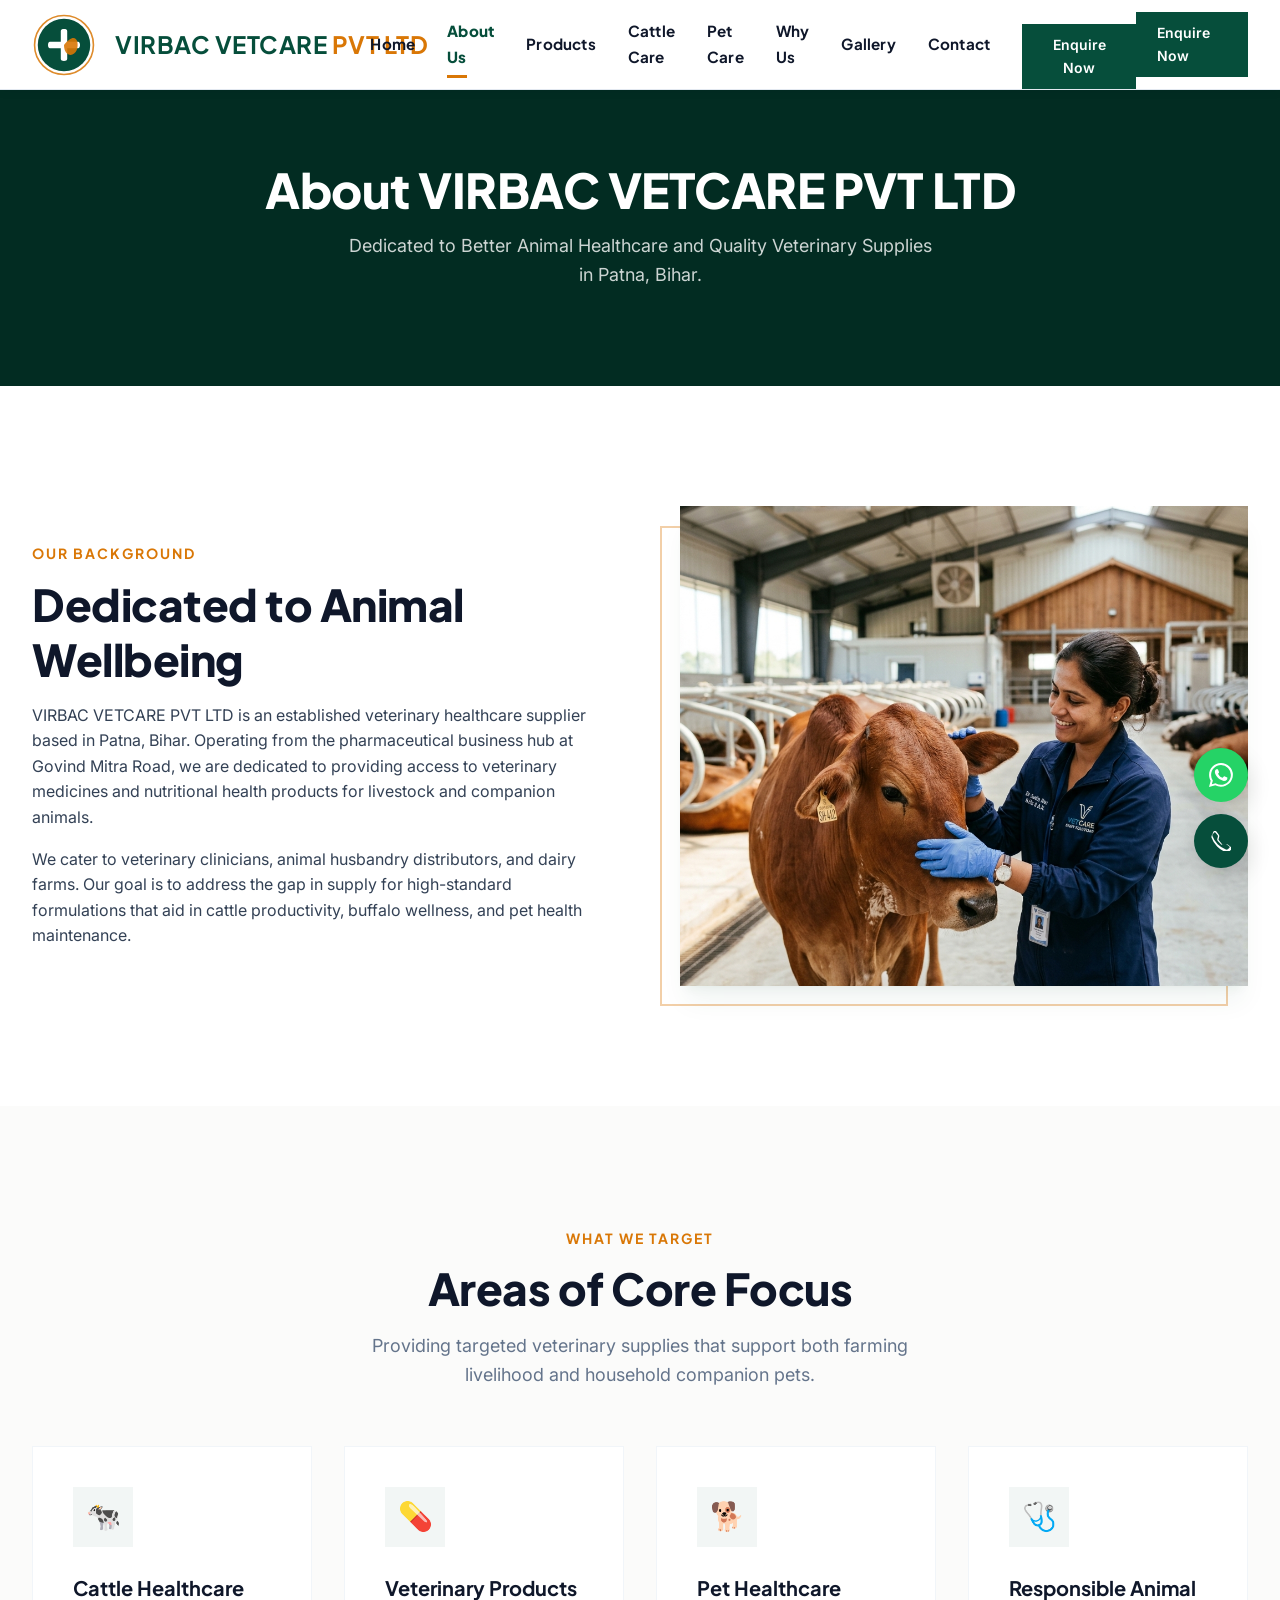
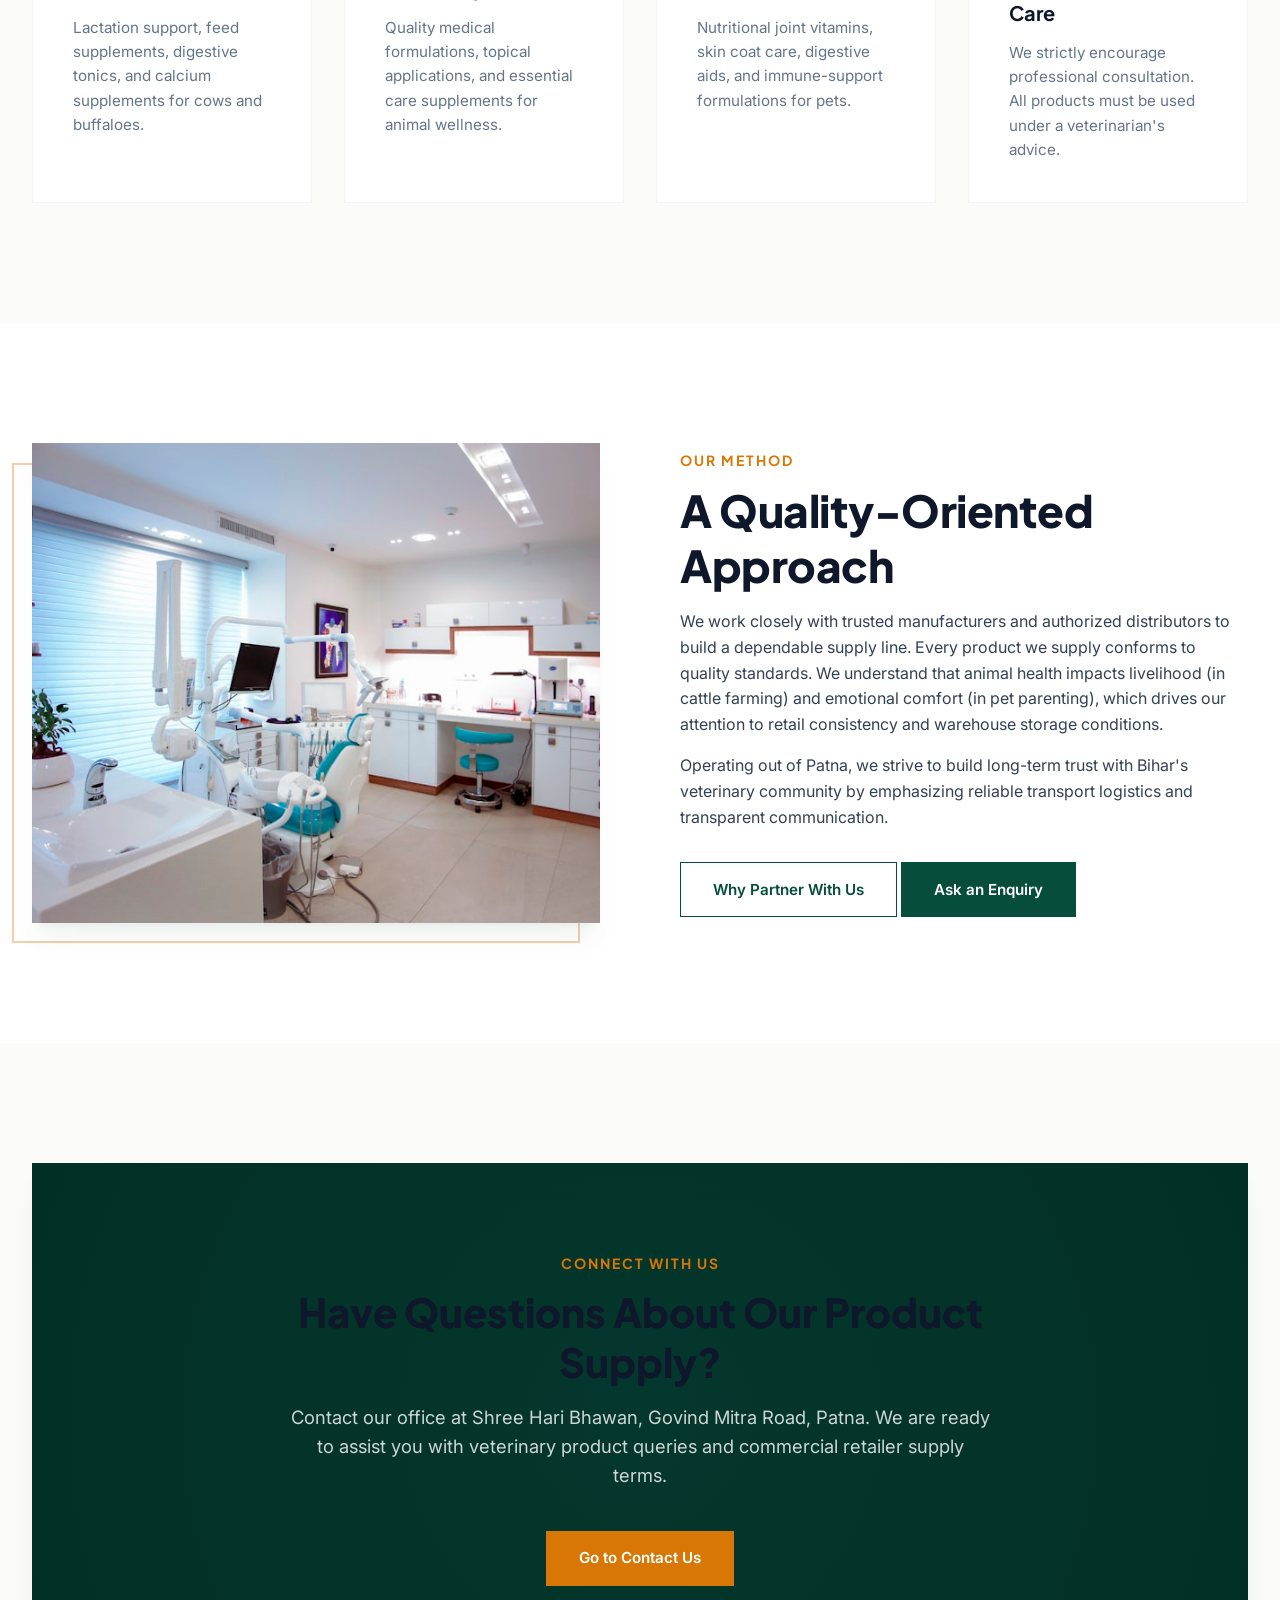
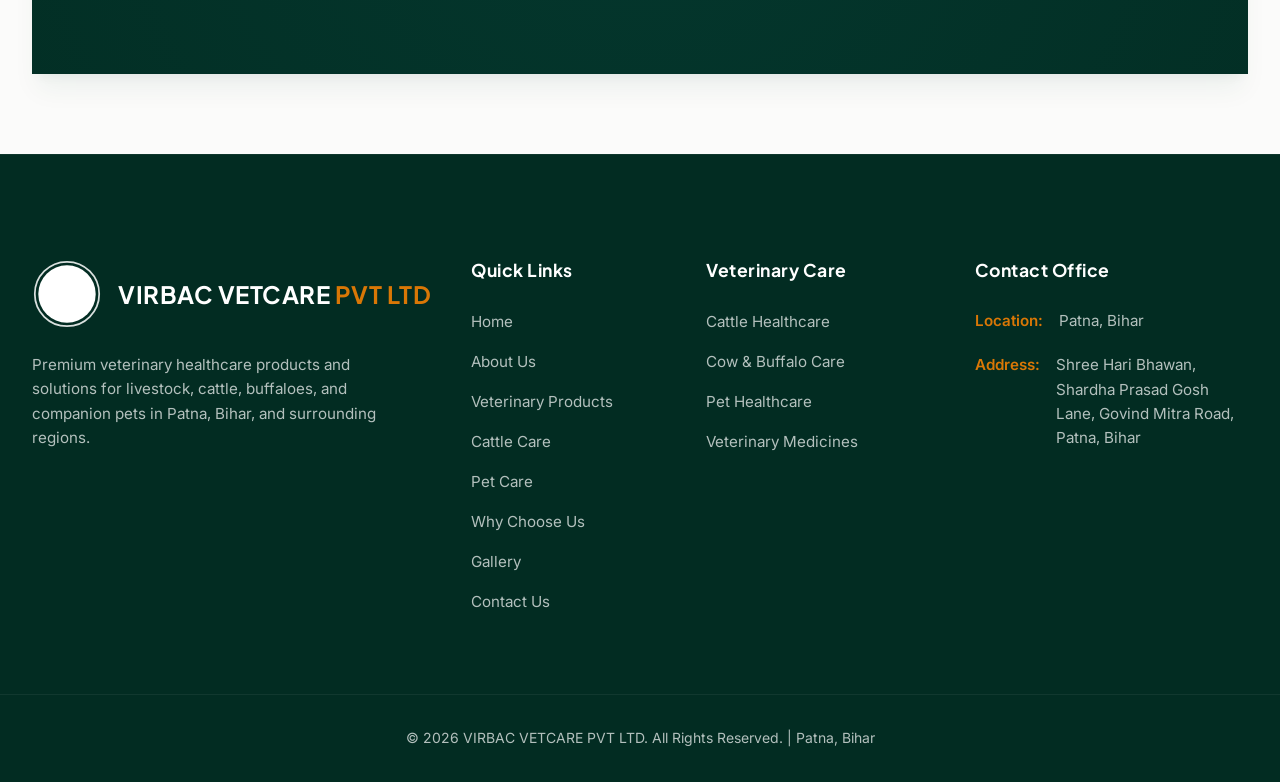
==== commit b2043770: "Fix and improve header and footer logo branding" ====
--- a/about.html
+++ b/about.html
@@ -25,6 +25,7 @@
       <div class="logo-container">
         <a href="index.html" class="logo-link">
           <img src="images/logo.svg" alt="VIRBAC VETCARE PVT LTD Logo" class="logo-img">
+          <span class="logo-text">VIRBAC VETCARE <span class="logo-text-accent">PVT LTD</span></span>
         </a>
       </div>
       
@@ -179,6 +180,7 @@
         <div class="footer-brand">
           <a href="index.html" class="logo-link">
             <img src="images/logo.svg" alt="VIRBAC VETCARE PVT LTD Logo" class="logo-img">
+            <span class="logo-text">VIRBAC VETCARE <span class="logo-text-accent">PVT LTD</span></span>
           </a>
           <p>Premium veterinary healthcare products and solutions for livestock, cattle, buffaloes, and companion pets in Patna, Bihar, and surrounding regions.</p>
         </div>
--- a/css/style.css
+++ b/css/style.css
@@ -310,12 +310,44 @@
 .logo-link {
   display: flex;
   align-items: center;
-  height: 56px; /* Increased from 48px to 56px for higher visibility and premium feel */
+  gap: clamp(0.75rem, 1.8vw, 1.2rem);
+  height: clamp(52px, 5.5vw, 64px);
+  text-decoration: none;
+  transition: height var(--transition-fast) ease;
 }
 
 .logo-img {
   height: 100%;
   width: auto;
+  aspect-ratio: 1 / 1;
+  flex-shrink: 0;
+  display: block;
+}
+
+.logo-text {
+  font-family: var(--font-heading);
+  font-size: clamp(20px, 2.2vw, 24px);
+  font-weight: 700;
+  color: var(--primary);
+  letter-spacing: 0.5px;
+  line-height: 1.1;
+  white-space: nowrap;
+  display: inline-block;
+  vertical-align: middle;
+  transition: font-size var(--transition-fast) ease, color var(--transition-fast) ease;
+}
+
+.logo-text-accent {
+  color: var(--accent);
+  font-weight: 700;
+}
+
+.header.shrink .logo-link {
+  height: clamp(46px, 5vw, 50px);
+}
+
+.header.shrink .logo-text {
+  font-size: clamp(18px, 1.8vw, 20px);
 }
 
 /* Navigation Menu */
@@ -1415,12 +1447,41 @@
 }
 
 .footer-brand .logo-link {
-  height: 64px; /* Increased from 52px to 64px for higher prominence in footer */
+  height: clamp(55px, 6vw, 70px); /* Desktop target: 55-70px */
   margin-bottom: 1.5rem;
+  display: flex;
+  align-items: center;
+  gap: 1rem;
 }
 
 .footer-brand .logo-img {
-  filter: brightness(0) invert(1);
+  height: 100%;
+  width: auto;
+  aspect-ratio: 1 / 1;
+  flex-shrink: 0;
+  filter: brightness(0) invert(1); /* High contrast white for dark green footer */
+}
+
+.footer-brand .logo-text {
+  color: #ffffff;
+}
+
+.footer-brand .logo-text-accent {
+  color: var(--accent);
+}
+
+@media (max-width: 768px) {
+  .footer-brand .logo-link {
+    height: clamp(45px, 5vw, 55px) !important; /* Mobile target: 45-55px */
+  }
+}
+
+@media (max-width: 480px) {
+  .footer-brand .logo-link {
+    flex-direction: column !important;
+    align-items: flex-start !important;
+    gap: 0.75rem !important;
+  }
 }
 
 .footer-brand p {
@@ -1637,6 +1698,14 @@
 }
 
 @media (max-width: 768px) {
+  .logo-link {
+    height: clamp(42px, 5vw, 50px) !important;
+  }
+  
+  .logo-text {
+    font-size: clamp(15px, 2.5vw, 18px) !important;
+  }
+
   /* Prevent iOS zoom on form inputs (16px threshold) */
   .form-input, select.form-input, textarea.form-input {
     font-size: 16px !important;
